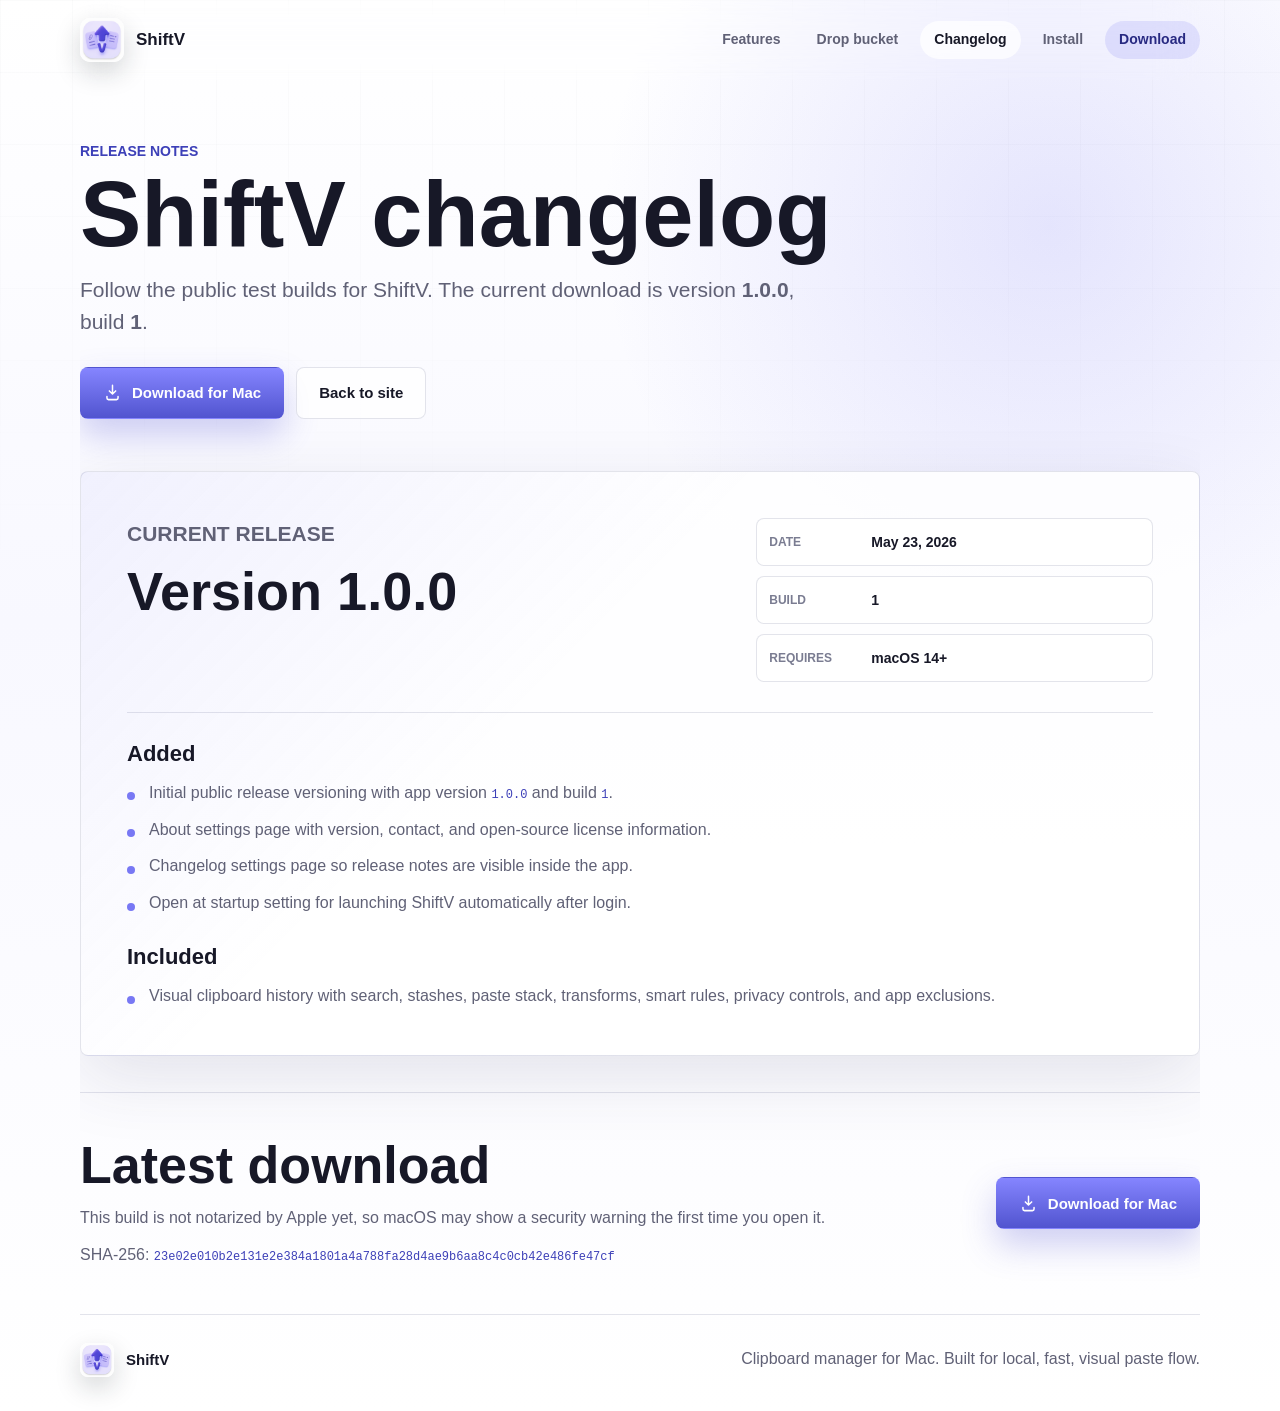
==== changelog.html @ a94164a6 "Upload latest build and changelog" ====
<!doctype html>
<html lang="en">
  <head>
    <meta charset="utf-8">
    <meta name="viewport" content="width=device-width, initial-scale=1">
    <title>ShiftV Changelog</title>
    <meta
      name="description"
      content="Release notes and version history for ShiftV, a local-first macOS clipboard manager."
    >
    <meta name="theme-color" content="#f7faf9">
    <meta property="og:title" content="ShiftV Changelog">
    <meta
      property="og:description"
      content="See what changed in the latest ShiftV build for Mac."
    >
    <meta property="og:type" content="website">
    <link rel="icon" href="./assets/shiftv-icon.png?v=2">
    <link rel="apple-touch-icon" href="./assets/shiftv-icon.png?v=2">
    <link rel="stylesheet" href="./styles.css?v=18">
  </head>
  <body>
    <header class="site-header" aria-label="Main navigation">
      <a class="brand" href="./index.html" aria-label="ShiftV home">
        <img src="./assets/shiftv-icon.png?v=2" alt="" width="44" height="44">
        <span>ShiftV</span>
      </a>
      <nav class="nav-links" aria-label="Page sections">
        <a href="./index.html#features">Features</a>
        <a href="./index.html#drop-bucket">Drop bucket</a>
        <a href="./changelog.html" aria-current="page">Changelog</a>
        <a href="./index.html#install">Install</a>
        <a class="nav-download" href="./downloads/ShiftV.dmg" download>Download</a>
      </nav>
    </header>

    <main class="release-page">
      <section class="changelog-hero" aria-labelledby="changelog-title">
        <p class="section-kicker">Release notes</p>
        <h1 id="changelog-title">ShiftV changelog</h1>
        <p>
          Follow the public test builds for ShiftV. The current download is version
          <strong>1.0.0</strong>, build <strong>1</strong>.
        </p>
        <div class="release-actions">
          <a class="button primary" href="./downloads/ShiftV.dmg" download>
            <svg aria-hidden="true" viewBox="0 0 24 24">
              <path d="M12 3v11m0 0 4-4m-4 4-4-4"></path>
              <path d="M5 17v2a2 2 0 0 0 2 2h10a2 2 0 0 0 2-2v-2"></path>
            </svg>
            Download for Mac
          </a>
          <a class="button secondary" href="./index.html">Back to site</a>
        </div>
      </section>

      <section class="changelog-card" aria-labelledby="release-100">
        <div class="release-heading">
          <div>
            <p class="section-kicker">Current release</p>
            <h2 id="release-100">Version 1.0.0</h2>
          </div>
          <dl class="release-meta">
            <div>
              <dt>Date</dt>
              <dd>May 23, 2026</dd>
            </div>
            <div>
              <dt>Build</dt>
              <dd>1</dd>
            </div>
            <div>
              <dt>Requires</dt>
              <dd>macOS 14+</dd>
            </div>
          </dl>
        </div>

        <div class="release-section">
          <h3>Added</h3>
          <ul class="release-list">
            <li>Initial public release versioning with app version <code>1.0.0</code> and build <code>1</code>.</li>
            <li>About settings page with version, contact, and open-source license information.</li>
            <li>Changelog settings page so release notes are visible inside the app.</li>
            <li>Open at startup setting for launching ShiftV automatically after login.</li>
          </ul>
        </div>

        <div class="release-section">
          <h3>Included</h3>
          <ul class="release-list">
            <li>Visual clipboard history with search, stashes, paste stack, transforms, smart rules, privacy controls, and app exclusions.</li>
          </ul>
        </div>
      </section>

      <section class="download-panel compact" aria-labelledby="download-title">
        <div>
          <h2 id="download-title">Latest download</h2>
          <p>This build is not notarized by Apple yet, so macOS may show a security warning the first time you open it.</p>
          <p class="checksum">
            SHA-256: <code>23e02e010b2e131e2e384a1801a4a788fa28d4ae9b6aa8c4c0cb42e486fe47cf</code>
          </p>
        </div>
        <a class="button primary" href="./downloads/ShiftV.dmg" download>
          <svg aria-hidden="true" viewBox="0 0 24 24">
            <path d="M12 3v11m0 0 4-4m-4 4-4-4"></path>
            <path d="M5 17v2a2 2 0 0 0 2 2h10a2 2 0 0 0 2-2v-2"></path>
          </svg>
          Download for Mac
        </a>
      </section>
    </main>

    <footer class="site-footer">
      <a class="brand small" href="./index.html" aria-label="ShiftV home">
        <img src="./assets/shiftv-icon.png?v=2" alt="" width="34" height="34">
        <span>ShiftV</span>
      </a>
      <p>Clipboard manager for Mac. Built for local, fast, visual paste flow.</p>
    </footer>
  </body>
</html>
---- styles.css ----
:root {
  color-scheme: light;
  --bg: #f8f8ff;
  --bg-strong: #eef0ff;
  --text: #171827;
  --muted: #606176;
  --faint: #7a7c91;
  --line: rgba(61, 63, 111, 0.14);
  --line-strong: rgba(61, 63, 111, 0.22);
  --surface: rgba(255, 255, 255, 0.78);
  --surface-solid: #ffffff;
  --dark: #252735;
  --accent: #7878f4;
  --accent-dark: #3d40b8;
  --accent-soft: #e8eaff;
  --cyan: #8fd9e8;
  --warm: #b58df4;
  --shadow-soft: 0 22px 70px rgba(47, 48, 88, 0.12);
  --shadow-panel: 0 28px 90px rgba(35, 36, 61, 0.26);
  --radius: 8px;
  --radius-lg: 18px;
  --content: min(1120px, calc(100vw - 40px));
}

* {
  box-sizing: border-box;
}

html {
  scroll-behavior: smooth;
}

body {
  margin: 0;
  background:
    radial-gradient(circle at 82% 16%, rgba(120, 120, 244, 0.18), transparent 28rem),
    linear-gradient(180deg, #ffffff 0%, var(--bg) 44%, #ffffff 100%);
  color: var(--text);
  font-family: -apple-system, BlinkMacSystemFont, "SF Pro Display", "SF Pro Text", Inter, sans-serif;
  letter-spacing: 0;
}

body::before {
  position: fixed;
  inset: 0;
  z-index: -1;
  pointer-events: none;
  content: "";
  background-image:
    linear-gradient(rgba(21, 31, 40, 0.035) 1px, transparent 1px),
    linear-gradient(90deg, rgba(21, 31, 40, 0.035) 1px, transparent 1px);
  background-size: 72px 72px;
  mask-image: linear-gradient(180deg, rgba(0, 0, 0, 0.55), transparent 68%);
}

img {
  display: block;
  max-width: 100%;
}

a {
  color: inherit;
  text-decoration: none;
}

svg {
  display: block;
  width: 1em;
  height: 1em;
  fill: none;
  stroke: currentColor;
  stroke-linecap: round;
  stroke-linejoin: round;
  stroke-width: 1.9;
}

.site-header {
  position: sticky;
  top: 0;
  z-index: 20;
  display: flex;
  align-items: center;
  justify-content: space-between;
  width: var(--content);
  margin: 0 auto;
  padding: 18px 0;
  backdrop-filter: blur(18px);
}

.brand {
  display: inline-flex;
  align-items: center;
  gap: 12px;
  color: var(--text);
  font-size: 17px;
  font-weight: 750;
}

.brand img {
  border-radius: 10px;
  box-shadow: 0 10px 26px rgba(22, 32, 39, 0.18);
}

.brand.small {
  font-size: 15px;
}

.brand.small img {
  border-radius: 8px;
}

.nav-links {
  display: flex;
  align-items: center;
  gap: 8px;
  font-size: 14px;
  font-weight: 680;
  color: var(--muted);
}

.nav-links a {
  min-height: 38px;
  padding: 10px 14px;
  border-radius: 999px;
}

.nav-links a:hover {
  color: var(--text);
  background: rgba(255, 255, 255, 0.72);
}

.nav-links .nav-download {
  color: #282a82;
  background: rgba(120, 120, 244, 0.17);
}

.nav-links a[aria-current="page"] {
  color: var(--text);
  background: rgba(255, 255, 255, 0.72);
}

main {
  overflow: hidden;
}

.hero {
  display: grid;
  grid-template-columns: minmax(0, 0.88fr) minmax(440px, 1.12fr);
  gap: clamp(36px, 7vw, 92px);
  align-items: center;
  width: var(--content);
  min-height: calc(100vh - 72px);
  margin: 0 auto;
  padding: clamp(44px, 7vh, 84px) 0 72px;
}

.hero-copy {
  position: relative;
  z-index: 2;
}

.hero-icon {
  width: 76px;
  height: 76px;
  margin-bottom: 34px;
  border-radius: 18px;
  box-shadow: 0 18px 44px rgba(15, 24, 30, 0.22);
}

h1,
h2,
h3,
p {
  margin-top: 0;
}

h1 {
  max-width: 8ch;
  margin-bottom: 18px;
  font-size: clamp(72px, 11vw, 128px);
  font-weight: 820;
  line-height: 0.9;
  letter-spacing: 0;
}

.lede {
  max-width: 520px;
  margin-bottom: 18px;
  font-size: clamp(24px, 3vw, 34px);
  font-weight: 770;
  line-height: 1.08;
  letter-spacing: 0;
}

.hero-text {
  max-width: 560px;
  margin-bottom: 30px;
  color: var(--muted);
  font-size: clamp(17px, 2vw, 21px);
  line-height: 1.55;
}

.hero-actions {
  display: flex;
  flex-wrap: wrap;
  gap: 12px;
  align-items: center;
}

.button {
  display: inline-flex;
  align-items: center;
  justify-content: center;
  min-height: 52px;
  gap: 10px;
  padding: 0 22px;
  border: 1px solid transparent;
  border-radius: var(--radius);
  font-size: 15px;
  font-weight: 780;
  line-height: 1;
  transition:
    transform 180ms ease,
    box-shadow 180ms ease,
    border-color 180ms ease,
    background 180ms ease;
}

.button:hover {
  transform: translateY(-1px);
}

.button.primary {
  color: white;
  background: linear-gradient(180deg, #8585ff, #5154cf);
  box-shadow: 0 16px 34px rgba(81, 84, 207, 0.28);
}

.button.primary:hover {
  box-shadow: 0 20px 42px rgba(81, 84, 207, 0.34);
}

.button.secondary {
  color: var(--text);
  background: rgba(255, 255, 255, 0.72);
  border-color: var(--line);
}

.button svg {
  width: 19px;
  height: 19px;
}

.download-meta {
  margin: 14px 0 0;
  color: var(--faint);
  font-size: 14px;
  font-weight: 610;
}

.inline-link {
  color: var(--accent-dark);
  font-weight: 760;
  text-decoration: underline;
  text-decoration-color: rgba(61, 64, 184, 0.28);
  text-underline-offset: 3px;
}

.hero-media {
  position: relative;
  min-width: 0;
}

.screen-glow {
  position: absolute;
  inset: -16% -14% -12%;
  z-index: 0;
  background:
    linear-gradient(135deg, rgba(120, 120, 244, 0.24), transparent 38%),
    linear-gradient(315deg, rgba(143, 217, 232, 0.22), transparent 42%),
    radial-gradient(circle at 48% 50%, rgba(255, 255, 255, 0.88), transparent 38%);
  filter: blur(12px);
}

.computer-stage {
  position: relative;
  min-height: 440px;
  padding: 42px 28px 72px;
}

.desktop-scene {
  position: absolute;
  inset: -18px -24px 18px;
  z-index: 1;
  overflow: visible;
  border: 0;
  border-radius: 0;
  background:
    linear-gradient(180deg, rgba(255, 255, 255, 0.22), rgba(245, 247, 255, 0.46)),
    url("./assets/hero-landscape-bg.png") center / cover;
  box-shadow: none;
  filter: saturate(0.82) contrast(0.94) brightness(1.04);
  mask-image:
    linear-gradient(90deg, transparent 0, #000 8%, #000 92%, transparent 100%),
    linear-gradient(180deg, transparent 0, #000 10%, #000 84%, transparent 100%);
  mask-composite: intersect;
}

.desktop-scene::before {
  position: absolute;
  inset: 0;
  content: "";
  background:
    radial-gradient(circle at 70% 20%, rgba(255, 255, 255, 0.44), transparent 22rem),
    linear-gradient(115deg, rgba(255, 255, 255, 0.26), transparent 42%);
  pointer-events: none;
  z-index: 0;
}

.desktop-scene::after {
  position: absolute;
  right: -12%;
  bottom: -24%;
  width: 58%;
  height: 68%;
  content: "";
  background: radial-gradient(circle, rgba(120, 120, 244, 0.12), transparent 68%);
  pointer-events: none;
  z-index: 0;
}

.desktop-window {
  position: absolute;
  display: grid;
  z-index: 2;
  overflow: hidden;
  border: 1px solid rgba(255, 255, 255, 0.46);
  border-radius: 16px;
  box-shadow: 0 16px 44px rgba(47, 48, 88, 0.1);
  filter: saturate(0.58) contrast(0.86) brightness(1.04);
  backdrop-filter: blur(20px) saturate(0.7);
}

.mail-window {
  top: 58px;
  right: 38px;
  z-index: 3;
  grid-template-columns: 108px minmax(140px, 0.9fr) minmax(160px, 1.1fr);
  width: min(560px, 76%);
  height: 248px;
  background: rgba(232, 240, 237, 0.5);
}

.notes-window {
  top: 138px;
  left: 44px;
  grid-template-rows: 38px minmax(0, 1fr);
  width: min(410px, 56%);
  height: 214px;
  background: rgba(248, 242, 231, 0.48);
  box-shadow: 0 14px 38px rgba(79, 65, 43, 0.08);
}

.mail-sidebar {
  display: grid;
  align-content: start;
  gap: 8px;
  padding: 17px 13px;
  background: rgba(221, 234, 229, 0.52);
  border-right: 1px solid rgba(54, 90, 83, 0.07);
}

.mail-sidebar strong {
  margin-bottom: 6px;
  color: rgba(23, 24, 39, 0.42);
  font-size: 12px;
  font-weight: 780;
}

.mail-folder {
  display: flex;
  align-items: center;
  min-height: 27px;
  gap: 7px;
  padding: 0 8px;
  border-radius: 8px;
  color: rgba(23, 24, 39, 0.38);
  font-size: 12px;
  font-weight: 670;
}

.mail-folder.is-active {
  color: rgba(66, 108, 114, 0.72);
  background: rgba(126, 164, 158, 0.12);
}

.mail-folder i {
  flex: 0 0 auto;
  width: 8px;
  height: 8px;
  border-radius: 50%;
  background: rgba(92, 136, 130, 0.32);
}

.mail-list {
  display: grid;
  align-content: start;
  gap: 9px;
  padding: 14px 10px;
  background: rgba(246, 250, 248, 0.42);
  border-right: 1px solid rgba(54, 90, 83, 0.06);
}

.mail-message {
  display: grid;
  grid-template-columns: 9px minmax(0, 1fr);
  align-items: start;
  gap: 8px;
  min-height: 54px;
  padding: 9px;
  border-radius: 10px;
  color: rgba(23, 24, 39, 0.34);
}

.mail-message.is-selected {
  background: rgba(226, 239, 237, 0.48);
  box-shadow: inset 0 0 0 1px rgba(92, 136, 130, 0.08);
}

.mail-dot {
  width: 7px;
  height: 7px;
  margin-top: 4px;
  border-radius: 50%;
  background: rgba(120, 157, 152, 0.72);
}

.mail-message strong,
.mail-message span {
  display: block;
  overflow: hidden;
  text-overflow: ellipsis;
  white-space: nowrap;
}

.mail-message strong {
  margin-bottom: 4px;
  color: rgba(23, 24, 39, 0.44);
  font-size: 12px;
  font-weight: 760;
}

.mail-message span {
  color: rgba(96, 97, 118, 0.44);
  font-size: 11px;
  font-weight: 560;
}

.mail-preview {
  display: grid;
  align-content: start;
  gap: 13px;
  padding: 18px 18px 0;
  background: rgba(250, 252, 251, 0.34);
}

.mail-preview-header {
  display: grid;
  gap: 7px;
  margin-bottom: 4px;
}

.mail-preview-header span,
.mail-preview i {
  display: block;
  border-radius: 999px;
  background: rgba(23, 24, 39, 0.08);
}

.mail-preview-header span:first-child {
  width: 78%;
  height: 14px;
}

.mail-preview-header span:last-child {
  width: 42%;
  height: 8px;
}

.mail-preview i {
  height: 10px;
}

.mail-preview i:nth-child(3) {
  width: 82%;
}

.mail-preview i:nth-child(4) {
  width: 54%;
}

.notes-toolbar {
  display: flex;
  align-items: center;
  gap: 8px;
  padding: 0 14px;
  border-bottom: 1px solid rgba(119, 92, 46, 0.06);
  background: rgba(250, 246, 235, 0.44);
}

.notes-toolbar strong {
  margin-right: auto;
  color: rgba(56, 47, 32, 0.4);
  font-size: 12px;
  font-weight: 780;
}

.notes-toolbar span {
  width: 18px;
  height: 18px;
  border-radius: 6px;
  background: rgba(189, 163, 112, 0.14);
}

.notes-body {
  display: grid;
  grid-template-columns: 112px minmax(0, 1fr);
  min-height: 0;
}

.notes-list {
  display: grid;
  align-content: start;
  gap: 10px;
  padding: 14px 12px;
  background: rgba(239, 228, 207, 0.28);
  border-right: 1px solid rgba(119, 92, 46, 0.05);
}

.notes-list span {
  height: 28px;
  border-radius: 9px;
  background: rgba(128, 111, 82, 0.08);
}

.notes-list span.is-active {
  background: rgba(204, 177, 121, 0.16);
  box-shadow: inset 0 0 0 1px rgba(150, 122, 72, 0.06);
}

.notes-page {
  display: grid;
  align-content: start;
  gap: 12px;
  padding: 17px;
  background: rgba(255, 252, 244, 0.32);
}

.notes-page strong {
  color: rgba(56, 47, 32, 0.42);
  font-size: 13px;
  font-weight: 780;
}

.notes-page i {
  display: block;
  height: 9px;
  border-radius: 999px;
  background: rgba(79, 65, 43, 0.08);
}

.notes-page i:nth-child(3) {
  width: 76%;
}

.notes-page i:nth-child(4) {
  width: 48%;
}

.panel-shell {
  position: relative;
  z-index: 5;
  width: min(760px, 100%);
  margin: 128px auto 0;
  border: 1px solid rgba(255, 255, 255, 0.52);
  border-radius: 22px;
  background: #ffffff;
  box-shadow: var(--shadow-panel);
}

.panel-shell img {
  width: 100%;
  border-radius: 21px;
  image-rendering: auto;
}

.dock-strip {
  position: relative;
  z-index: 4;
  display: flex;
  align-items: center;
  justify-content: center;
  gap: 11px;
  width: fit-content;
  min-width: 238px;
  height: 58px;
  margin: -28px auto 0;
  padding: 0 22px;
  border: 1px solid rgba(255, 255, 255, 0.78);
  border-radius: 18px;
  background: rgba(255, 255, 255, 0.76);
  box-shadow: 0 18px 42px rgba(35, 52, 60, 0.16);
  backdrop-filter: blur(18px);
}

.dock-dot {
  width: 31px;
  height: 31px;
  border: 1px solid var(--line);
  border-radius: 9px;
  background:
    linear-gradient(180deg, rgba(255, 255, 255, 0.92), rgba(233, 239, 236, 0.88)),
    var(--surface-solid);
}

.dock-dot.active {
  background-image: url("./assets/shiftv-icon.png?v=2");
  background-size: cover;
}

.promise {
  width: var(--content);
  margin: 0 auto;
  padding: 18px 0 28px;
  text-align: center;
}

.section-kicker {
  margin-bottom: 14px;
  color: var(--accent-dark);
  font-size: 14px;
  font-weight: 780;
  text-transform: uppercase;
}

.promise h2,
.showcase-copy h2,
.install h2,
.download-panel h2 {
  margin-bottom: 14px;
  font-size: clamp(32px, 5vw, 52px);
  font-weight: 810;
  line-height: 1.02;
  letter-spacing: 0;
}

.promise h2 {
  max-width: 720px;
  margin-right: auto;
  margin-left: auto;
}

.feature-layout {
  display: grid;
  grid-template-columns: repeat(4, minmax(0, 1fr));
  gap: 14px;
  width: var(--content);
  margin: 0 auto;
  padding: 30px 0 76px;
}

.feature-card {
  min-height: 282px;
  padding: 24px;
  border: 1px solid var(--line);
  border-radius: var(--radius);
  background: rgba(255, 255, 255, 0.76);
  box-shadow: 0 12px 40px rgba(47, 48, 88, 0.07);
}

.feature-icon {
  display: grid;
  place-items: center;
  width: 46px;
  height: 46px;
  margin-bottom: 30px;
  border: 1px solid rgba(120, 120, 244, 0.28);
  border-radius: 12px;
  color: var(--accent-dark);
  background: rgba(120, 120, 244, 0.1);
}

.feature-icon svg {
  width: 25px;
  height: 25px;
}

.feature-card h3 {
  margin-bottom: 10px;
  font-size: 21px;
  line-height: 1.15;
}

.feature-card p,
.showcase-copy p,
.bucket-copy p,
.install-copy p,
.download-panel p,
.site-footer p {
  margin-bottom: 0;
  color: var(--muted);
  font-size: 16px;
  line-height: 1.55;
}

.bucket-showcase {
  display: grid;
  grid-template-columns: minmax(280px, 0.42fr) minmax(0, 0.58fr);
  gap: clamp(30px, 6vw, 72px);
  align-items: center;
  width: var(--content);
  margin: 0 auto;
  padding: 82px 0 88px;
  border-top: 1px solid var(--line);
}

.bucket-copy h2 {
  margin-bottom: 14px;
  font-size: clamp(32px, 5vw, 52px);
  font-weight: 810;
  line-height: 1.02;
}

.bucket-capture {
  overflow: hidden;
  border: 1px solid rgba(120, 120, 244, 0.2);
  border-radius: var(--radius);
  background: #15161d;
  box-shadow: var(--shadow-soft);
}

.bucket-capture img {
  width: 100%;
  aspect-ratio: 743 / 395;
  object-fit: cover;
  object-position: center;
}

.showcase {
  display: grid;
  grid-template-columns: minmax(260px, 0.48fr) minmax(0, 1fr);
  gap: clamp(28px, 5vw, 58px);
  align-items: start;
  width: var(--content);
  margin: 0 auto;
  padding: 84px 0;
  border-top: 1px solid var(--line);
}

.showcase-copy {
  position: sticky;
  top: 104px;
}

.theme-toggle {
  display: inline-flex;
  gap: 4px;
  margin-top: 24px;
  padding: 5px;
  border: 1px solid var(--line);
  border-radius: 999px;
  background: rgba(232, 234, 255, 0.72);
  box-shadow: 0 12px 32px rgba(47, 48, 88, 0.08);
}

.theme-toggle button {
  min-width: 76px;
  min-height: 36px;
  padding: 0 16px;
  border: 0;
  border-radius: 999px;
  color: var(--muted);
  background: transparent;
  font: inherit;
  font-size: 14px;
  font-weight: 760;
  cursor: pointer;
}

.theme-toggle button.is-active {
  color: white;
  background: linear-gradient(180deg, #8585ff, #5154cf);
  box-shadow: 0 10px 22px rgba(81, 84, 207, 0.22);
}

figure {
  margin: 0;
  overflow: hidden;
  border: 1px solid var(--line);
  border-radius: var(--radius);
  background: var(--surface-solid);
  box-shadow: var(--shadow-soft);
  transition:
    background-color 180ms ease,
    border-color 180ms ease;
}

figure img {
  width: 100%;
  aspect-ratio: 824 / 236;
  object-fit: cover;
  object-position: top left;
}

.real-capture {
  align-self: start;
}

.theme-image-stack {
  position: relative;
  overflow: hidden;
  width: calc(100% - 24px);
  margin: 12px 12px 0;
  aspect-ratio: 801 / 229;
  border-radius: 8px;
  background: #ffffff;
  transition: background-color 180ms ease;
}

.theme-image-stack .theme-image {
  position: absolute;
  inset: 0;
  width: 100%;
  max-width: none;
  height: 100%;
  object-fit: cover;
  object-position: top left;
  opacity: 0;
  transition: opacity 180ms ease;
}

.theme-image-stack .theme-image.is-active {
  opacity: 1;
}

.theme-preview[data-active-theme="light"] .theme-image-stack {
  background: #ffffff;
}

.theme-preview[data-active-theme="dark"] {
  border-color: rgba(255, 255, 255, 0.08);
  background: #232532;
}

.theme-preview[data-active-theme="dark"] .theme-image-stack {
  background: #232532;
}

.theme-preview[data-active-theme="dark"] figcaption {
  color: #d7d8ea;
}

figcaption {
  padding: 15px 18px 17px;
  color: var(--muted);
  font-size: 14px;
  font-weight: 650;
  line-height: 1.35;
  transition: color 180ms ease;
}

.release-page {
  width: var(--content);
  margin: 0 auto;
  padding: clamp(36px, 7vh, 78px) 0 0;
}

.changelog-hero {
  max-width: 760px;
  padding-bottom: 52px;
}

.changelog-hero h1 {
  max-width: none;
  margin-bottom: 18px;
  font-size: clamp(54px, 8vw, 92px);
}

.changelog-hero p:not(.section-kicker),
.changelog-card p {
  color: var(--muted);
  font-size: clamp(17px, 2vw, 21px);
  line-height: 1.55;
}

.release-actions {
  display: flex;
  flex-wrap: wrap;
  gap: 12px;
  margin-top: 28px;
}

.changelog-card {
  padding: clamp(26px, 5vw, 46px);
  border: 1px solid var(--line);
  border-radius: var(--radius);
  background:
    linear-gradient(135deg, rgba(120, 120, 244, 0.1), transparent 40%),
    rgba(255, 255, 255, 0.84);
  box-shadow: var(--shadow-soft);
}

.release-heading {
  display: grid;
  grid-template-columns: minmax(0, 0.72fr) minmax(300px, 0.5fr);
  gap: clamp(24px, 5vw, 58px);
  align-items: start;
  padding-bottom: 30px;
  border-bottom: 1px solid var(--line);
}

.release-heading h2 {
  margin-bottom: 0;
  font-size: clamp(34px, 5vw, 54px);
  line-height: 1;
}

.release-meta {
  display: grid;
  gap: 10px;
  margin: 0;
}

.release-meta div {
  display: grid;
  grid-template-columns: 88px 1fr;
  gap: 14px;
  align-items: center;
  min-height: 48px;
  padding: 10px 12px;
  border: 1px solid var(--line);
  border-radius: var(--radius);
  background: rgba(255, 255, 255, 0.76);
}

.release-meta dt {
  color: var(--faint);
  font-size: 12px;
  font-weight: 780;
  text-transform: uppercase;
}

.release-meta dd {
  margin: 0;
  color: var(--text);
  font-size: 14px;
  font-weight: 720;
}

.release-section {
  padding-top: 28px;
}

.release-section h3 {
  margin-bottom: 14px;
  font-size: 22px;
}

.release-list {
  display: grid;
  gap: 12px;
  margin: 0;
  padding: 0;
  list-style: none;
}

.release-list li {
  position: relative;
  padding-left: 22px;
  color: var(--muted);
  font-size: 16px;
  line-height: 1.55;
}

.release-list li::before {
  position: absolute;
  top: 0.72em;
  left: 0;
  width: 8px;
  height: 8px;
  border-radius: 50%;
  background: var(--accent);
  content: "";
}

.install {
  display: grid;
  grid-template-columns: minmax(280px, 0.72fr) minmax(360px, 1fr);
  gap: clamp(28px, 6vw, 78px);
  width: var(--content);
  margin: 0 auto 22px;
  padding: clamp(30px, 5vw, 50px);
  border: 1px solid var(--line);
  border-radius: var(--radius);
  background:
    linear-gradient(135deg, rgba(120, 120, 244, 0.1), transparent 38%),
    rgba(255, 255, 255, 0.82);
  box-shadow: var(--shadow-soft);
}

.steps {
  display: grid;
  gap: 12px;
  margin: 0;
  padding: 0;
  list-style: none;
}

.steps li {
  display: grid;
  grid-template-columns: 40px 1fr;
  gap: 14px;
  align-items: center;
  min-height: 62px;
  padding: 13px;
  border: 1px solid var(--line);
  border-radius: var(--radius);
  background: rgba(255, 255, 255, 0.76);
}

.steps span {
  display: grid;
  place-items: center;
  width: 40px;
  height: 40px;
  border-radius: 50%;
  color: var(--accent-dark);
  background: rgba(120, 120, 244, 0.14);
  font-weight: 820;
}

.steps p {
  margin: 0;
  color: var(--text);
  font-size: 15px;
  line-height: 1.4;
}

.download-panel {
  display: flex;
  gap: 24px;
  align-items: center;
  justify-content: space-between;
  width: var(--content);
  margin: 36px auto 0;
  padding: clamp(28px, 5vw, 46px) 0 78px;
  border-top: 1px solid var(--line);
}

.download-panel.compact {
  padding-bottom: 46px;
}

.checksum {
  margin-top: 12px;
}

code {
  display: inline-block;
  max-width: min(100%, 600px);
  overflow-wrap: anywhere;
  color: #3d40b8;
  font-family: "SF Mono", SFMono-Regular, ui-monospace, Menlo, Consolas, monospace;
  font-size: 12px;
}

.site-footer {
  display: flex;
  align-items: center;
  justify-content: space-between;
  width: var(--content);
  margin: 0 auto;
  padding: 28px 0 34px;
  border-top: 1px solid var(--line);
}

.site-footer p {
  max-width: 520px;
  text-align: right;
}

@media (max-width: 980px) {
  .hero {
    grid-template-columns: 1fr;
    min-height: auto;
    padding-top: 38px;
  }

  .hero-copy {
    max-width: 720px;
  }

  .panel-shell {
    width: min(100%, 760px);
    margin: 124px auto 0;
    transform: none;
  }

  .feature-layout {
    grid-template-columns: repeat(2, minmax(0, 1fr));
  }

  .showcase,
  .bucket-showcase,
  .install,
  .release-heading {
    grid-template-columns: 1fr;
  }

  .bucket-copy {
    max-width: 680px;
  }

  .showcase-copy {
    position: static;
  }

  .download-panel,
  .site-footer {
    align-items: flex-start;
    flex-direction: column;
  }

  .site-footer p {
    text-align: left;
  }
}

@media (max-width: 640px) {
  :root {
    --content: min(100vw - 28px, 1120px);
  }

  .site-header {
    position: static;
    padding: 14px 0;
  }

  .nav-links a:not(.nav-download) {
    display: none;
  }

  .hero {
    padding: 28px 0 52px;
  }

  .computer-stage {
    min-height: 292px;
    padding: 22px 0 50px;
  }

  .desktop-scene {
    inset: 0 0 28px;
    mask-image:
      linear-gradient(90deg, transparent 0, #000 5%, #000 95%, transparent 100%),
      linear-gradient(180deg, transparent 0, #000 6%, #000 88%, transparent 100%);
  }

  .desktop-window {
    border-radius: 12px;
  }

  .mail-window {
    top: 46px;
    right: 14px;
    grid-template-columns: 58px 1fr;
    width: 82%;
    height: 148px;
  }

  .notes-window {
    top: 116px;
    left: 16px;
    grid-template-rows: 31px minmax(0, 1fr);
    width: 62%;
    height: 126px;
    border-radius: 12px;
  }

  .mail-sidebar {
    gap: 7px;
    padding: 13px 9px;
  }

  .mail-sidebar strong,
  .mail-folder span {
    display: none;
  }

  .mail-folder {
    justify-content: center;
    min-height: 22px;
    padding: 0;
  }

  .mail-folder i {
    height: 8px;
    width: 8px;
  }

  .mail-list {
    gap: 7px;
    padding: 10px 9px;
  }

  .mail-message {
    min-height: 36px;
    padding: 7px;
    border-radius: 8px;
  }

  .mail-message strong {
    margin-bottom: 3px;
    font-size: 10px;
  }

  .mail-message span {
    font-size: 9px;
  }

  .mail-preview {
    display: none;
  }

  .notes-toolbar {
    padding: 0 10px;
  }

  .notes-toolbar strong {
    font-size: 10px;
  }

  .notes-toolbar span {
    width: 14px;
    height: 14px;
    border-radius: 5px;
  }

  .notes-body {
    grid-template-columns: 52px minmax(0, 1fr);
  }

  .notes-list {
    gap: 7px;
    padding: 10px 8px;
  }

  .notes-list span {
    height: 18px;
    border-radius: 7px;
  }

  .notes-page {
    gap: 8px;
    padding: 11px;
  }

  .notes-page strong {
    font-size: 10px;
  }

  .notes-page i {
    height: 7px;
  }

  .hero-icon {
    width: 62px;
    height: 62px;
    margin-bottom: 28px;
    border-radius: 15px;
  }

  h1 {
    font-size: clamp(62px, 19vw, 88px);
  }

  .hero-actions,
  .release-actions,
  .button,
  .download-panel .button {
    width: 100%;
  }

  .release-actions {
    gap: 10px;
  }

  .button {
    min-height: 54px;
  }

  .dock-strip {
    min-width: 204px;
    height: 52px;
    margin-top: -20px;
  }

  .panel-shell {
    margin-top: 88px;
  }

  .dock-dot {
    width: 27px;
    height: 27px;
    border-radius: 8px;
  }

  .promise {
    text-align: left;
  }

  .feature-layout {
    grid-template-columns: 1fr;
    padding-bottom: 54px;
  }

  .feature-card {
    min-height: 224px;
  }

  .bucket-showcase {
    padding: 58px 0 62px;
  }

  .bucket-copy h2 {
    font-size: 34px;
  }

  .showcase {
    padding: 58px 0;
  }

  figure img {
    aspect-ratio: 1.38 / 1;
  }

  .theme-image-stack {
    aspect-ratio: 801 / 229;
  }

  .theme-toggle {
    width: 100%;
  }

  .theme-toggle button {
    flex: 1;
  }

  .install {
    padding: 22px;
  }

  .release-page {
    padding-top: 22px;
  }

  .changelog-hero {
    padding-bottom: 38px;
  }

  .changelog-hero h1 {
    font-size: clamp(48px, 16vw, 68px);
  }

  .changelog-card {
    padding: 22px;
  }

  .release-meta div {
    grid-template-columns: 76px 1fr;
  }

  .steps li {
    grid-template-columns: 34px 1fr;
  }

  .steps span {
    width: 34px;
    height: 34px;
  }
}

@media (prefers-reduced-motion: reduce) {
  *,
  *::before,
  *::after {
    scroll-behavior: auto !important;
    transition-duration: 0.01ms !important;
    animation-duration: 0.01ms !important;
    animation-iteration-count: 1 !important;
  }
}
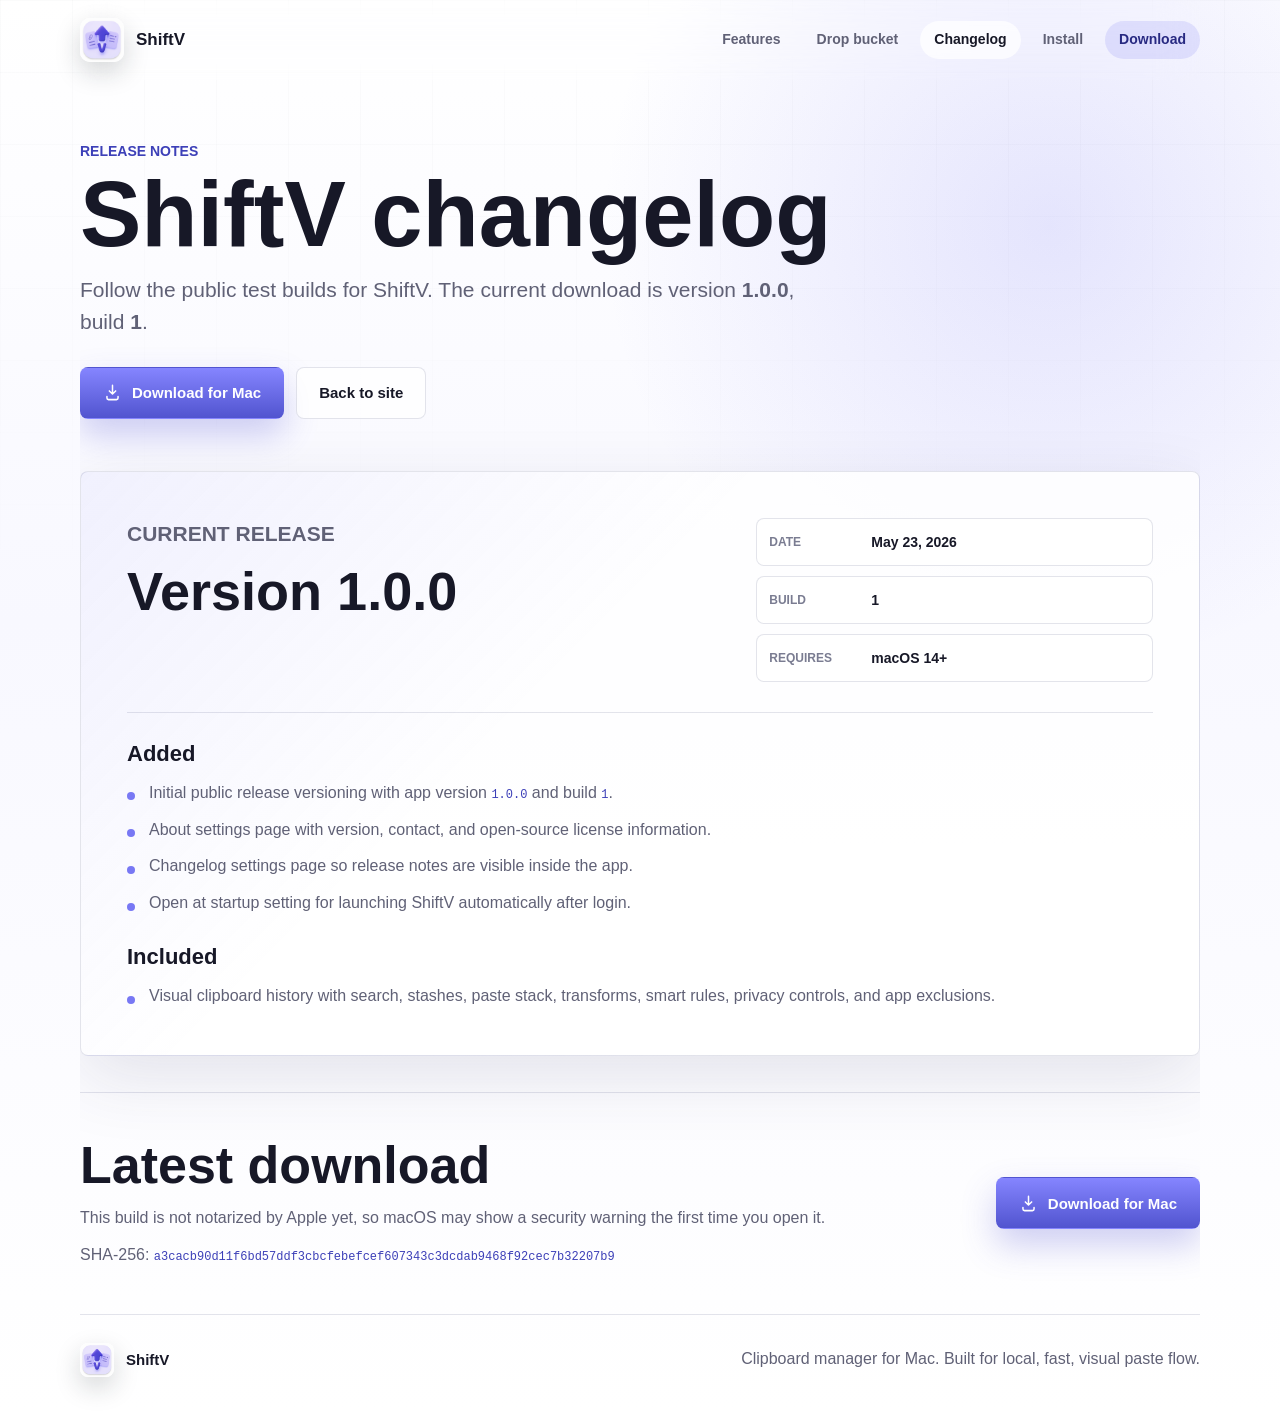
==== commit de2cd0e1: "Publish Sparkle appcast" ====
--- a/changelog.html
+++ b/changelog.html
@@ -99,7 +99,7 @@
           <h2 id="download-title">Latest download</h2>
           <p>This build is not notarized by Apple yet, so macOS may show a security warning the first time you open it.</p>
           <p class="checksum">
-            SHA-256: <code>23e02e010b2e131e2e384a1801a4a788fa28d4ae9b6aa8c4c0cb42e486fe47cf</code>
+            SHA-256: <code>a3cacb90d11f6bd57ddf3cbcfebefcef607343c3dcdab9468f92cec7b32207b9</code>
           </p>
         </div>
         <a class="button primary" href="./downloads/ShiftV.dmg" download>
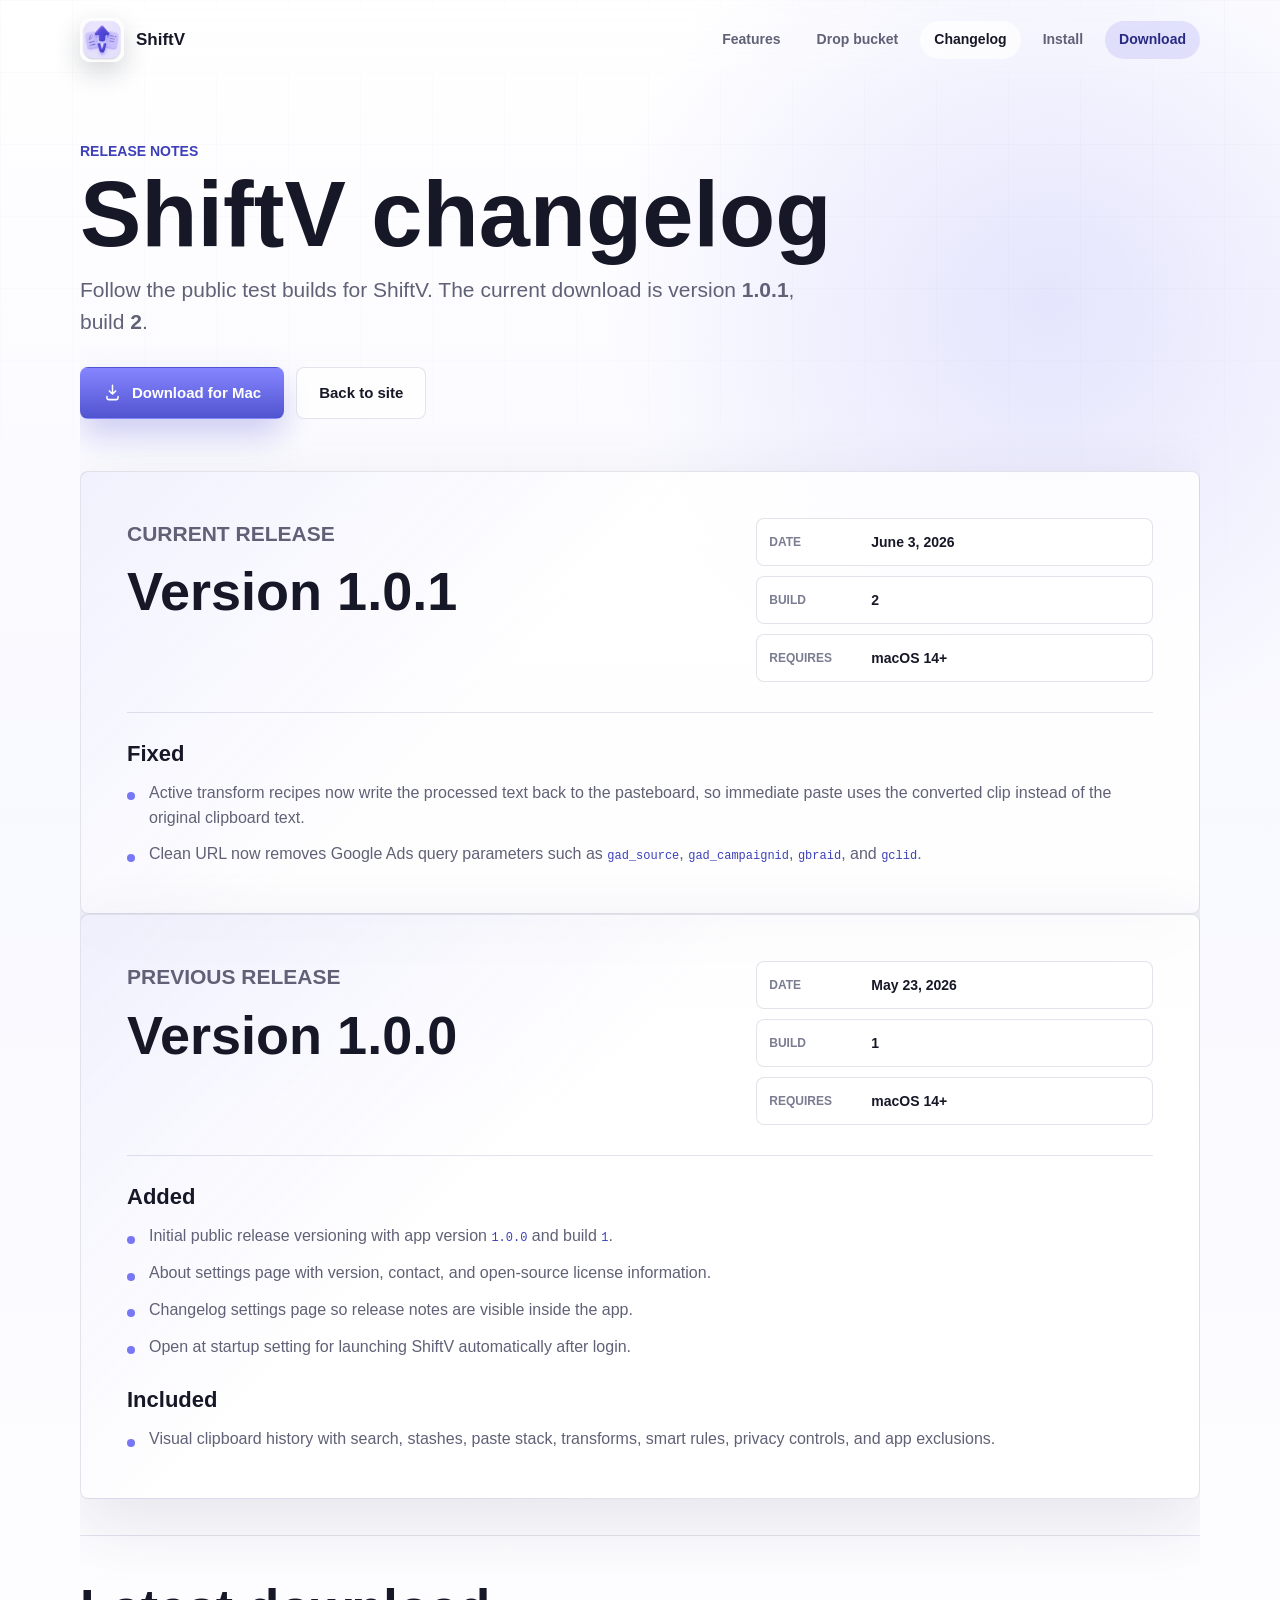
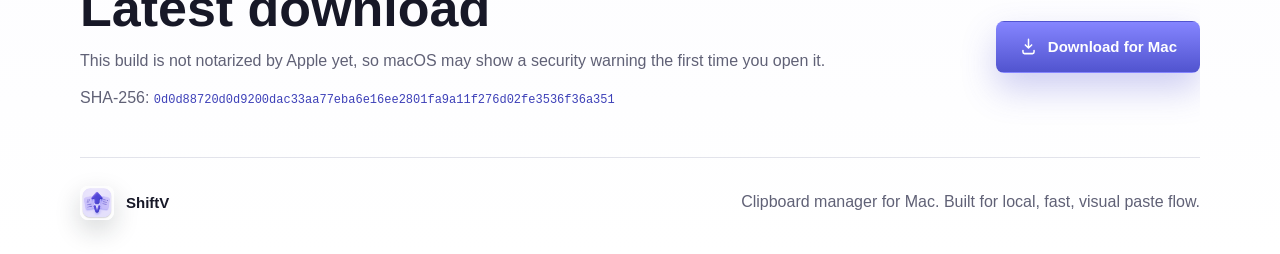
==== commit acc7d5ef: "Publish ShiftV 1.0.1" ====
--- a/changelog.html
+++ b/changelog.html
@@ -40,7 +40,7 @@
         <h1 id="changelog-title">ShiftV changelog</h1>
         <p>
           Follow the public test builds for ShiftV. The current download is version
-          <strong>1.0.0</strong>, build <strong>1</strong>.
+          <strong>1.0.1</strong>, build <strong>2</strong>.
         </p>
         <div class="release-actions">
           <a class="button primary" href="./downloads/ShiftV.dmg" download>
@@ -54,10 +54,41 @@
         </div>
       </section>
 
+      <section class="changelog-card" aria-labelledby="release-101">
+        <div class="release-heading">
+          <div>
+            <p class="section-kicker">Current release</p>
+            <h2 id="release-101">Version 1.0.1</h2>
+          </div>
+          <dl class="release-meta">
+            <div>
+              <dt>Date</dt>
+              <dd>June 3, 2026</dd>
+            </div>
+            <div>
+              <dt>Build</dt>
+              <dd>2</dd>
+            </div>
+            <div>
+              <dt>Requires</dt>
+              <dd>macOS 14+</dd>
+            </div>
+          </dl>
+        </div>
+
+        <div class="release-section">
+          <h3>Fixed</h3>
+          <ul class="release-list">
+            <li>Active transform recipes now write the processed text back to the pasteboard, so immediate paste uses the converted clip instead of the original clipboard text.</li>
+            <li>Clean URL now removes Google Ads query parameters such as <code>gad_source</code>, <code>gad_campaignid</code>, <code>gbraid</code>, and <code>gclid</code>.</li>
+          </ul>
+        </div>
+      </section>
+
       <section class="changelog-card" aria-labelledby="release-100">
         <div class="release-heading">
           <div>
-            <p class="section-kicker">Current release</p>
+            <p class="section-kicker">Previous release</p>
             <h2 id="release-100">Version 1.0.0</h2>
           </div>
           <dl class="release-meta">
@@ -99,7 +130,7 @@
           <h2 id="download-title">Latest download</h2>
           <p>This build is not notarized by Apple yet, so macOS may show a security warning the first time you open it.</p>
           <p class="checksum">
-            SHA-256: <code>a3cacb90d11f6bd57ddf3cbcfebefcef607343c3dcdab9468f92cec7b32207b9</code>
+            SHA-256: <code>0d0d88720d0d9200dac33aa77eba6e16ee2801fa9a11f276d02fe3536f36a351</code>
           </p>
         </div>
         <a class="button primary" href="./downloads/ShiftV.dmg" download>
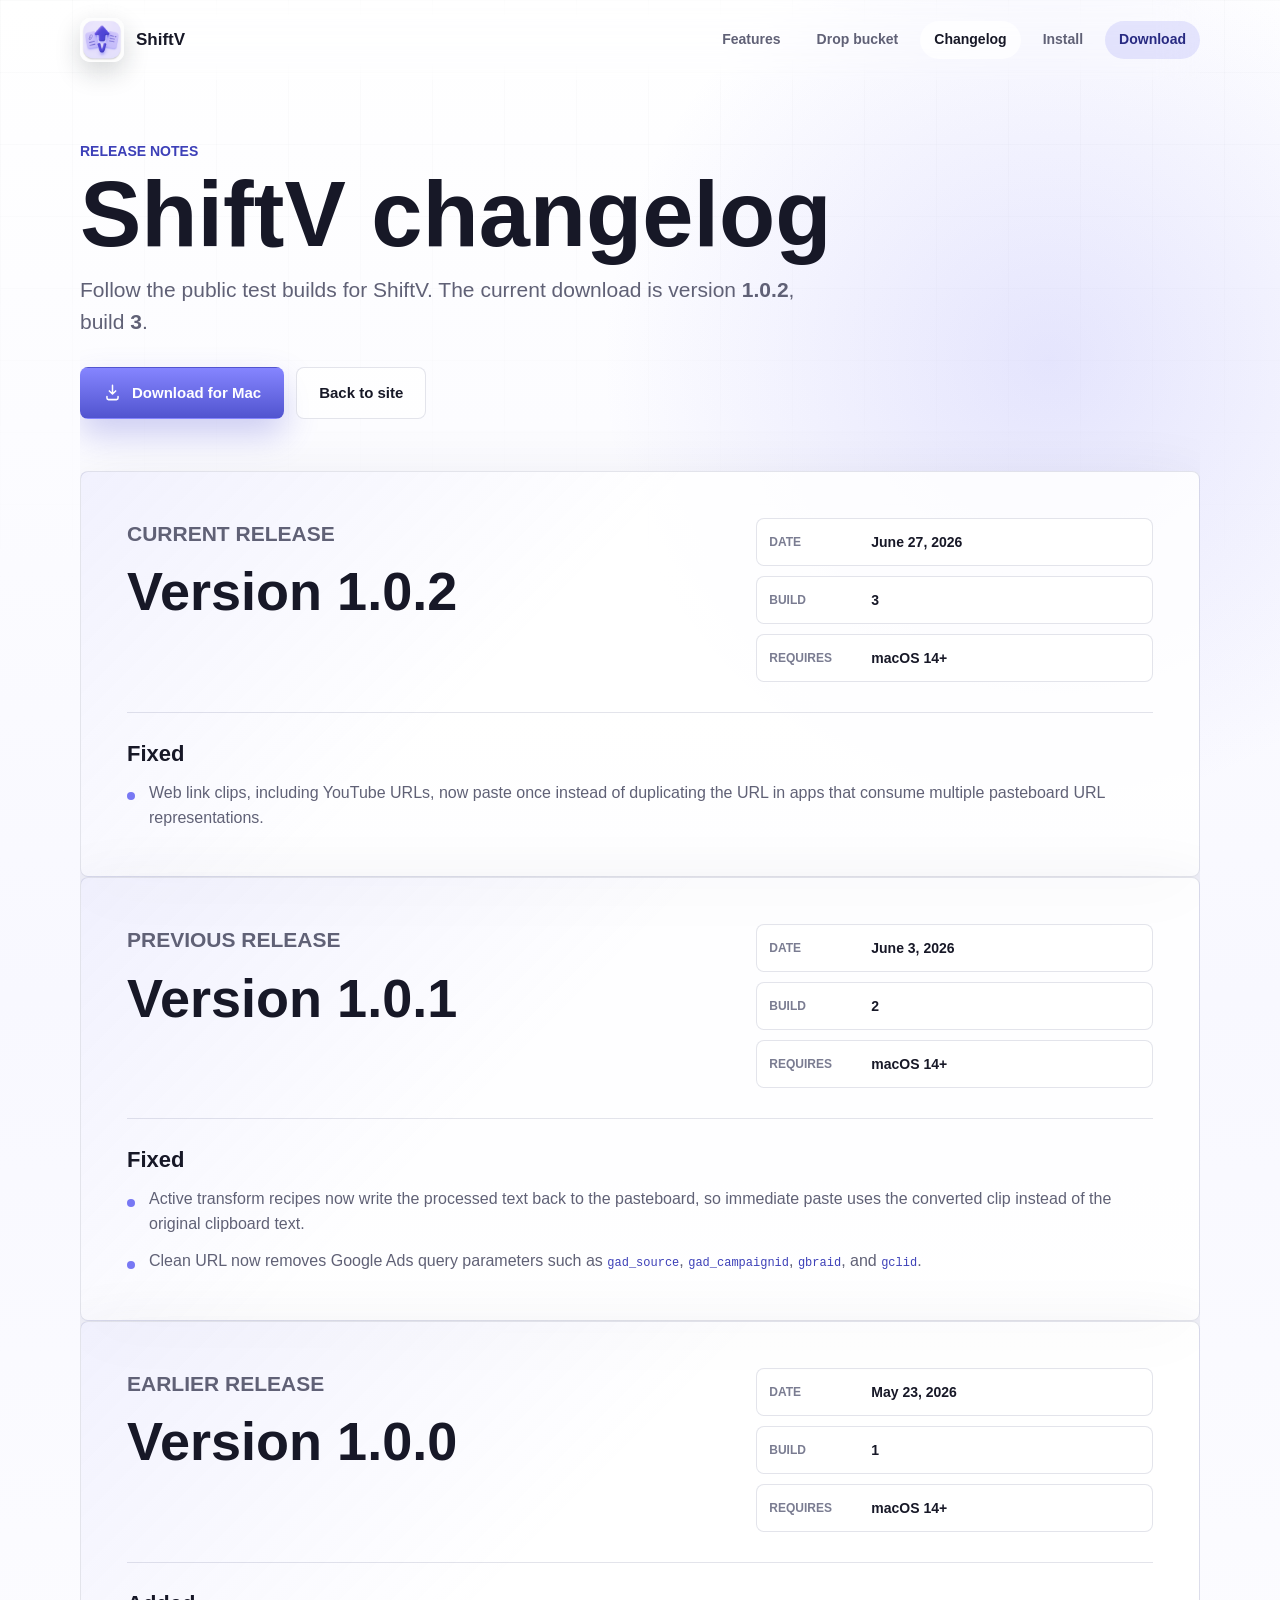
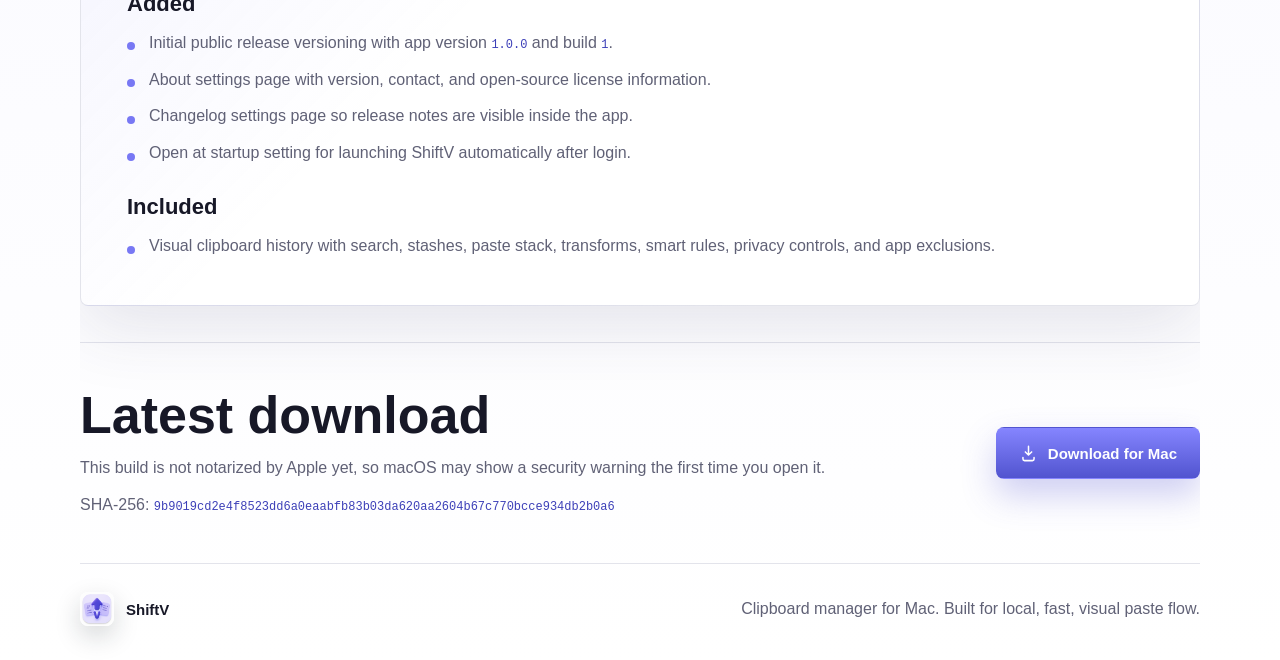
==== commit 2e9c5d3f: "Release ShiftV 1.0.2" ====
--- a/changelog.html
+++ b/changelog.html
@@ -40,7 +40,7 @@
         <h1 id="changelog-title">ShiftV changelog</h1>
         <p>
           Follow the public test builds for ShiftV. The current download is version
-          <strong>1.0.1</strong>, build <strong>2</strong>.
+          <strong>1.0.2</strong>, build <strong>3</strong>.
         </p>
         <div class="release-actions">
           <a class="button primary" href="./downloads/ShiftV.dmg" download>
@@ -54,10 +54,40 @@
         </div>
       </section>
 
+      <section class="changelog-card" aria-labelledby="release-102">
+        <div class="release-heading">
+          <div>
+            <p class="section-kicker">Current release</p>
+            <h2 id="release-102">Version 1.0.2</h2>
+          </div>
+          <dl class="release-meta">
+            <div>
+              <dt>Date</dt>
+              <dd>June 27, 2026</dd>
+            </div>
+            <div>
+              <dt>Build</dt>
+              <dd>3</dd>
+            </div>
+            <div>
+              <dt>Requires</dt>
+              <dd>macOS 14+</dd>
+            </div>
+          </dl>
+        </div>
+
+        <div class="release-section">
+          <h3>Fixed</h3>
+          <ul class="release-list">
+            <li>Web link clips, including YouTube URLs, now paste once instead of duplicating the URL in apps that consume multiple pasteboard URL representations.</li>
+          </ul>
+        </div>
+      </section>
+
       <section class="changelog-card" aria-labelledby="release-101">
         <div class="release-heading">
           <div>
-            <p class="section-kicker">Current release</p>
+            <p class="section-kicker">Previous release</p>
             <h2 id="release-101">Version 1.0.1</h2>
           </div>
           <dl class="release-meta">
@@ -88,7 +118,7 @@
       <section class="changelog-card" aria-labelledby="release-100">
         <div class="release-heading">
           <div>
-            <p class="section-kicker">Previous release</p>
+            <p class="section-kicker">Earlier release</p>
             <h2 id="release-100">Version 1.0.0</h2>
           </div>
           <dl class="release-meta">
@@ -130,7 +160,7 @@
           <h2 id="download-title">Latest download</h2>
           <p>This build is not notarized by Apple yet, so macOS may show a security warning the first time you open it.</p>
           <p class="checksum">
-            SHA-256: <code>0d0d88720d0d9200dac33aa77eba6e16ee2801fa9a11f276d02fe3536f36a351</code>
+            SHA-256: <code>9b9019cd2e4f8523dd6a0eaabfb83b03da620aa2604b67c770bcce934db2b0a6</code>
           </p>
         </div>
         <a class="button primary" href="./downloads/ShiftV.dmg" download>
